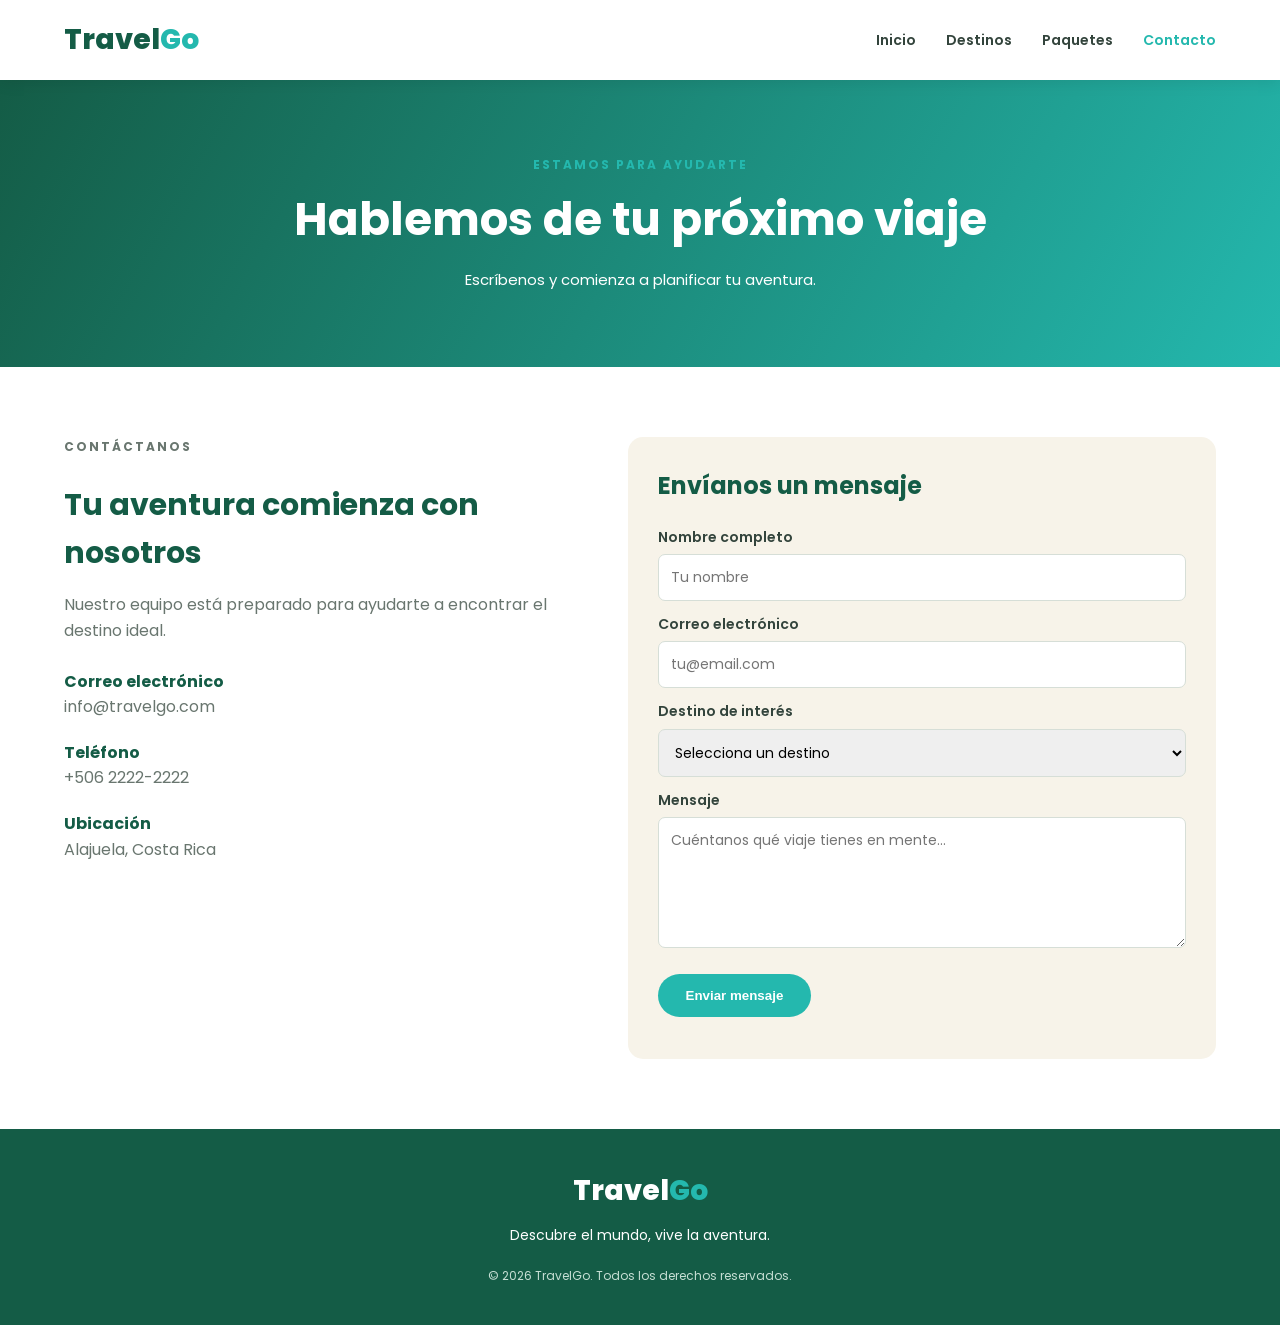
==== contacto.html @ 6e61f7da "Primer commit: estructura inicial de TravelGo" ====
<!DOCTYPE html>
<html lang="es">
<head>
    <meta charset="UTF-8">
    <meta name="viewport" content="width=device-width, initial-scale=1.0">
    <meta name="description" content="Contacta con TravelGo y planifica tu próximo viaje.">
    <title>Contacto | TravelGo</title>
    <link rel="stylesheet" href="css/estilos.css">
    <script src="js/script.js" defer></script>
</head>
<body>

    <header class="header">
        <nav class="navbar container">
            <a href="index.html" class="logo">Travel<span>Go</span></a>
            <ul class="nav-links">
                <li><a href="index.html">Inicio</a></li>
                <li><a href="destinos.html">Destinos</a></li>
                <li><a href="paquetes.html">Paquetes</a></li>
                <li><a href="contacto.html" class="active">Contacto</a></li>
            </ul>
        </nav>
    </header>

    <main>

        <section class="page-banner">
            <div class="container">
                <p class="section-tag">ESTAMOS PARA AYUDARTE</p>
                <h1>Hablemos de tu próximo viaje</h1>
                <p>Escríbenos y comienza a planificar tu aventura.</p>
            </div>
        </section>

        <section class="contact-section container">

            <div class="contact-info">
                <p class="section-tag">CONTÁCTANOS</p>
                <h2>Tu aventura comienza con nosotros</h2>

                <p>
                    Nuestro equipo está preparado para ayudarte
                    a encontrar el destino ideal.
                </p>

                <div class="contact-detail">
                    <h3>Correo electrónico</h3>
                    <p>info@travelgo.com</p>
                </div>

                <div class="contact-detail">
                    <h3>Teléfono</h3>
                    <p>+506 2222-2222</p>
                </div>

                <div class="contact-detail">
                    <h3>Ubicación</h3>
                    <p>Alajuela, Costa Rica</p>
                </div>
            </div>

            <form class="contact-form" id="contactForm">

                <h2>Envíanos un mensaje</h2>

                <label for="nombre">Nombre completo</label>
                <input type="text" id="nombre" name="nombre" placeholder="Tu nombre" required>

                <label for="correo">Correo electrónico</label>
                <input type="email" id="correo" name="correo" placeholder="tu@email.com" required>

                <label for="destino">Destino de interés</label>
                <select id="destino" name="destino" required>
                    <option value="">Selecciona un destino</option>
                    <option value="Maldivas">Maldivas</option>
                    <option value="Costa Rica">Costa Rica</option>
                    <option value="Bali">Bali</option>
                    <option value="Europa">Europa</option>
                    <option value="Otro">Otro</option>
                </select>

                <label for="mensaje">Mensaje</label>
                <textarea id="mensaje" name="mensaje" rows="5" placeholder="Cuéntanos qué viaje tienes en mente..." required></textarea>

                <button type="submit" class="btn-primary">Enviar mensaje</button>

                <p id="formMessage" aria-live="polite"></p>

            </form>

        </section>

    </main>

    <footer class="footer">
        <div class="container footer-content">
            <a href="index.html" class="logo footer-logo">Travel<span>Go</span></a>
            <p>Descubre el mundo, vive la aventura.</p>
            <p class="copyright">&copy; 2026 TravelGo. Todos los derechos reservados.</p>
        </div>
    </footer>

</body>
</html>
---- css/estilos.css ----
/* =================================
   TRAVELGO - ESTILOS GENERALES
================================= */

@import url('https://fonts.googleapis.com/css2?family=Poppins:wght@400;500;600;700;800&display=swap');

:root {
    --verde: #145C46;
    --verde-claro: #247B60;
    --turquesa: #24B8AE;
    --arena: #F7F3E9;
    --blanco: #FFFFFF;
    --texto: #33443C;
}

* {
    margin: 0;
    padding: 0;
    box-sizing: border-box;
}

html {
    scroll-behavior: smooth;
}

body {
    font-family: 'Poppins', sans-serif;
    color: var(--texto);
    background-color: var(--blanco);
    line-height: 1.6;
}

img {
    max-width: 100%;
    display: block;
}

a {
    text-decoration: none;
}

.container {
    width: 90%;
    max-width: 1200px;
    margin: 0 auto;
}

/* =================================
   ENCABEZADO Y NAVEGACION
================================= */

.header {
    background-color: var(--blanco);
    box-shadow: 0 3px 15px rgba(0, 0, 0, 0.08);
    position: relative;
    z-index: 10;
}

.navbar {
    min-height: 80px;
    display: flex;
    justify-content: space-between;
    align-items: center;
    gap: 20px;
    flex-wrap: wrap;
    padding: 15px 0;
}

.logo {
    font-size: 28px;
    font-weight: 800;
    color: var(--verde);
}

.logo span {
    color: var(--turquesa);
}

.nav-links {
    display: flex;
    list-style: none;
    gap: 30px;
    flex-wrap: wrap;
}

.nav-links a {
    color: var(--texto);
    font-size: 14px;
    font-weight: 600;
    transition: color 0.3s;
}

.nav-links a:hover,
.nav-links a.active {
    color: var(--turquesa);
}

/* =================================
   PORTADA PRINCIPAL
================================= */

.hero {
    min-height: 550px;
    display: flex;
    align-items: center;
    background:
        linear-gradient(rgba(10, 45, 35, 0.55),
        rgba(10, 45, 35, 0.55)),
        url('https://images.unsplash.com/photo-1507525428034-b723cf961d3e?w=1800')
        center/cover no-repeat;
    color: var(--blanco);
}

.hero-content {
    padding-top: 80px;
    padding-bottom: 80px;
}

.hero-subtitle {
    color: #8DE5D5;
    font-weight: 700;
    letter-spacing: 3px;
    margin-bottom: 15px;
    font-size: 13px;
}

.hero h1 {
    font-size: clamp(35px, 5vw, 60px);
    line-height: 1.2;
    max-width: 750px;
    margin-bottom: 20px;
}

.hero-content > p:not(.hero-subtitle) {
    max-width: 550px;
    font-size: 16px;
    margin-bottom: 30px;
}

.btn-primary {
    display: inline-block;
    background-color: var(--turquesa);
    color: var(--blanco);
    padding: 14px 28px;
    border-radius: 30px;
    font-weight: 700;
    transition: 0.3s;
}

.btn-primary:hover {
    background-color: var(--verde-claro);
    transform: translateY(-3px);
}

/* =================================
   INTRODUCCION
================================= */

.intro {
    text-align: center;
    padding-top: 75px;
    padding-bottom: 65px;
}

.section-tag {
    color: var(--turquesa);
    font-weight: 700;
    font-size: 12px;
    letter-spacing: 2px;
    margin-bottom: 10px;
}

.intro h2,
.section-heading h2 {
    color: var(--verde);
    font-size: clamp(25px, 3vw, 34px);
    margin-bottom: 15px;
}

.intro > p:last-child {
    max-width: 700px;
    margin: 0 auto;
    color: #69766F;
}

/* =================================
   TARJETAS DE DESTINOS
================================= */

.featured {
    padding-top: 25px;
    padding-bottom: 85px;
}

.section-heading {
    display: flex;
    justify-content: space-between;
    align-items: center;
    gap: 20px;
    flex-wrap: wrap;
    margin-bottom: 30px;
}

.text-link {
    color: var(--verde-claro);
    font-weight: 600;
}

.cards-container {
    display: flex;
    flex-wrap: wrap;
    gap: 25px;
}

.destination-card {
    flex: 1 1 280px;
    min-width: 0;
    background-color: var(--blanco);
    border-radius: 15px;
    overflow: hidden;
    box-shadow: 0 5px 20px rgba(0, 0, 0, 0.09);
    transition: transform 0.3s;
}

.destination-card:hover {
    transform: translateY(-7px);
}

.destination-card img {
    width: 100%;
    height: 220px;
    object-fit: cover;
}

.card-content {
    padding: 20px;
}

.card-content h3 {
    color: var(--verde);
    font-size: 20px;
    margin-bottom: 8px;
}

.card-content p {
    color: #69766F;
    font-size: 14px;
}

/* =================================
   PIE DE PAGINA
================================= */

.footer {
    background-color: var(--verde);
    color: var(--blanco);
    padding: 40px 0;
    text-align: center;
}

.footer-logo {
    color: var(--blanco);
}

.footer-content > p {
    margin-top: 10px;
    font-size: 14px;
}

.copyright {
    color: #C5DED3;
    font-size: 12px !important;
    margin-top: 20px !important;
}

/* =================================
   RESPONSIVE - 991 PX
================================= */

@media (max-width: 991px) {

    .navbar {
        justify-content: center;
    }

    .nav-links {
        justify-content: center;
        gap: 20px;
    }

    .hero {
        min-height: 480px;
    }

    .destination-card {
        flex-basis: 260px;
    }
}

/* =================================
   RESPONSIVE - 701 PX
================================= */

@media (max-width: 701px) {

    .navbar {
        flex-direction: column;
        gap: 10px;
    }

    .nav-links {
        gap: 15px;
    }

    .hero {
        min-height: 430px;
        text-align: center;
    }

    .hero-content > p:not(.hero-subtitle) {
        margin-left: auto;
        margin-right: auto;
    }

    .section-heading {
        flex-direction: column;
        align-items: flex-start;
    }

    .destination-card {
        flex-basis: 100%;
    }
}

/* =================================
   RESPONSIVE - 501 PX
================================= */

@media (max-width: 501px) {

    .container {
        width: 92%;
    }

    .logo {
        font-size: 25px;
    }

    .nav-links {
        gap: 10px 15px;
    }

    .nav-links a {
        font-size: 12px;
    }

    .hero {
        min-height: 400px;
    }

    .hero h1 {
        font-size: 34px;
    }

    .hero-content > p:not(.hero-subtitle) {
        font-size: 14px;
    }

    .intro {
        padding-top: 50px;
        padding-bottom: 45px;
    }

    .featured {
        padding-bottom: 55px;
    }

    .destination-card img {
        height: 190px;
    }
}

/* =================================
   BANNER DE PAGINAS SECUNDARIAS
================================= */

.page-banner {
    background: linear-gradient(120deg, #145C46, #24B8AE);
    color: white;
    padding: 75px 0;
    text-align: center;
}

.page-banner h1 {
    font-size: clamp(30px, 5vw, 45px);
    margin-bottom: 12px;
}

.page-banner p:last-child {
    font-size: 15px;
}

/* =================================
   PRECIOS DE PAQUETES
================================= */

.price {
    color: var(--turquesa) !important;
    font-size: 18px !important;
    font-weight: 700;
    margin-top: 12px;
}

/* =================================
   PREGUNTAS FRECUENTES
================================= */

.faq-section {
    background-color: var(--arena);
    padding: 65px 0;
}

.accordion {
    max-width: 850px;
    margin: 0 auto;
}

.accordion-item {
    background-color: white;
    margin-bottom: 15px;
    border-radius: 10px;
    padding: 20px;
    box-shadow: 0 3px 12px rgba(0,0,0,0.05);
}

.accordion-item summary {
    color: var(--verde);
    font-weight: 600;
    cursor: pointer;
}

.accordion-item p {
    color: #69766F;
    font-size: 14px;
    margin-top: 15px;
}

/* =================================
   PAGINA DE CONTACTO
================================= */

.contact-section {
    display: flex;
    flex-wrap: wrap;
    gap: 45px;
    padding-top: 70px;
    padding-bottom: 70px;
}

.contact-info {
    flex: 1 1 280px;
}

.contact-info h2 {
    color: var(--verde);
    font-size: 30px;
    margin-bottom: 15px;
}

.contact-info > p {
    color: #69766F;
    margin-bottom: 25px;
}

.contact-detail {
    margin-bottom: 20px;
}

.contact-detail h3 {
    color: var(--verde);
    font-size: 16px;
}

.contact-detail p {
    color: #69766F;
}

.contact-form {
    flex: 1 1 350px;
    background-color: var(--arena);
    padding: 30px;
    border-radius: 15px;
}

.contact-form h2 {
    color: var(--verde);
    margin-bottom: 20px;
}

.contact-form label {
    display: block;
    margin: 12px 0 6px;
    font-weight: 600;
    font-size: 14px;
}

.contact-form input,
.contact-form select,
.contact-form textarea {
    width: 100%;
    padding: 12px;
    border: 1px solid #D6DED7;
    border-radius: 7px;
    font-family: inherit;
    font-size: 14px;
}

.contact-form textarea {
    resize: vertical;
}

.contact-form button {
    border: none;
    cursor: pointer;
    margin-top: 18px;
}

#formMessage {
    margin-top: 12px;
    color: var(--verde);
    font-size: 14px;
}

/* =================================
   RESPONSIVE CONTACTO
================================= */

@media (max-width: 701px) {
    .contact-section {
        gap: 30px;
        padding-top: 45px;
        padding-bottom: 45px;
    }

    .contact-form {
        padding: 22px;
    }

    .page-banner {
        padding: 55px 0;
    }
}

@media (max-width: 501px) {
    .contact-info h2 {
        font-size: 25px;
    }

    .contact-form {
        padding: 18px;
    }
}
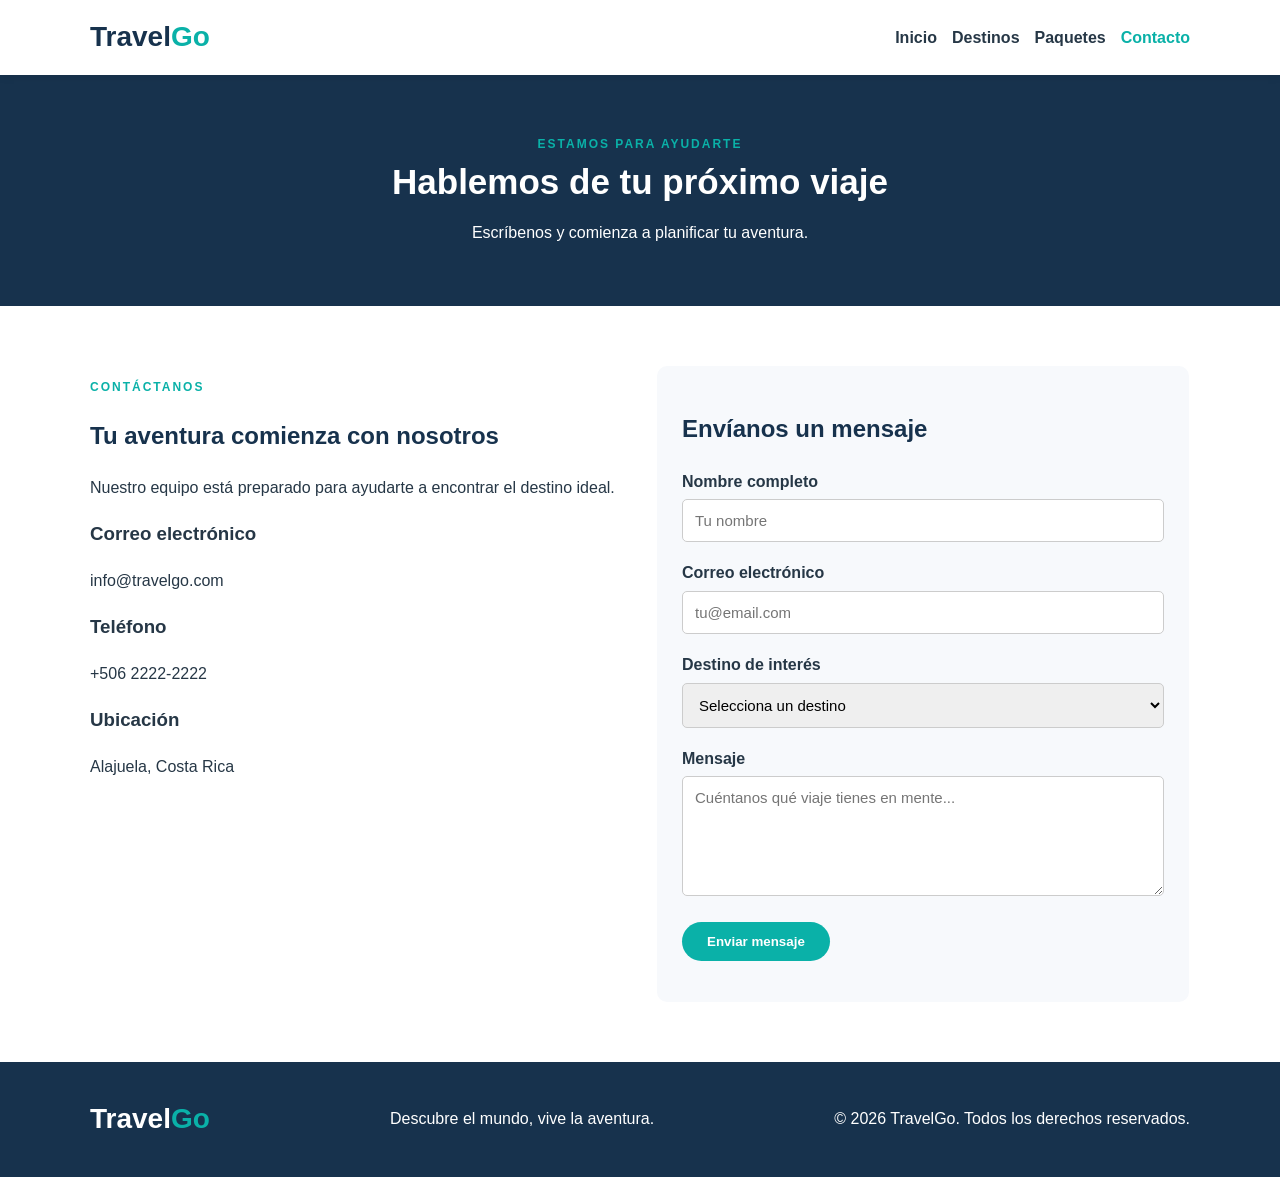
==== commit 65fc3b82: "Agregar documentación del proyecto TravelGo" ====
--- a/contacto.html
+++ b/contacto.html
@@ -1,42 +1,94 @@
 
 <!DOCTYPE html>
 <html lang="es">
+
 <head>
     <meta charset="UTF-8">
     <meta name="viewport" content="width=device-width, initial-scale=1.0">
     <meta name="description" content="Contacta con TravelGo y planifica tu próximo viaje.">
+
     <title>Contacto | TravelGo</title>
+
     <link rel="stylesheet" href="css/estilos.css">
     <script src="js/script.js" defer></script>
 </head>
+
 <body>
 
+    <!-- ENCABEZADO -->
     <header class="header">
+
         <nav class="navbar container">
-            <a href="index.html" class="logo">Travel<span>Go</span></a>
+
+            <a href="index.html" class="logo">
+                Travel<span>Go</span>
+            </a>
+
+            <!-- Botón del menú hamburguesa -->
+            <button class="hamburguesa" id="btnMenu"
+                aria-label="Abrir menú" aria-expanded="false">
+
+                <span></span>
+                <span></span>
+                <span></span>
+
+            </button>
+
+            <!-- Menú de navegación -->
             <ul class="nav-links">
-                <li><a href="index.html">Inicio</a></li>
-                <li><a href="destinos.html">Destinos</a></li>
-                <li><a href="paquetes.html">Paquetes</a></li>
-                <li><a href="contacto.html" class="active">Contacto</a></li>
+
+                <li>
+                    <a href="index.html">Inicio</a>
+                </li>
+
+                <li>
+                    <a href="destinos.html">Destinos</a>
+                </li>
+
+                <li>
+                    <a href="paquetes.html">Paquetes</a>
+                </li>
+
+                <li>
+                    <a href="contacto.html" class="active">Contacto</a>
+                </li>
+
             </ul>
+
         </nav>
+
     </header>
 
+
+    <!-- CONTENIDO PRINCIPAL -->
     <main>
 
+        <!-- BANNER -->
         <section class="page-banner">
+
             <div class="container">
+
                 <p class="section-tag">ESTAMOS PARA AYUDARTE</p>
+
                 <h1>Hablemos de tu próximo viaje</h1>
-                <p>Escríbenos y comienza a planificar tu aventura.</p>
+
+                <p>
+                    Escríbenos y comienza a planificar tu aventura.
+                </p>
+
             </div>
+
         </section>
 
+
+        <!-- SECCIÓN DE CONTACTO -->
         <section class="contact-section container">
 
+            <!-- INFORMACIÓN DE CONTACTO -->
             <div class="contact-info">
+
                 <p class="section-tag">CONTÁCTANOS</p>
+
                 <h2>Tu aventura comienza con nosotros</h2>
 
                 <p>
@@ -44,46 +96,97 @@
                     a encontrar el destino ideal.
                 </p>
 
+
                 <div class="contact-detail">
+
                     <h3>Correo electrónico</h3>
+
                     <p>info@travelgo.com</p>
+
                 </div>
 
+
                 <div class="contact-detail">
+
                     <h3>Teléfono</h3>
+
                     <p>+506 2222-2222</p>
+
                 </div>
 
+
                 <div class="contact-detail">
+
                     <h3>Ubicación</h3>
+
                     <p>Alajuela, Costa Rica</p>
+
                 </div>
+
             </div>
 
+
+            <!-- FORMULARIO -->
             <form class="contact-form" id="contactForm">
 
                 <h2>Envíanos un mensaje</h2>
 
+
                 <label for="nombre">Nombre completo</label>
-                <input type="text" id="nombre" name="nombre" placeholder="Tu nombre" required>
+
+                <input
+                    type="text"
+                    id="nombre"
+                    name="nombre"
+                    placeholder="Tu nombre"
+                    required
+                >
+
 
                 <label for="correo">Correo electrónico</label>
-                <input type="email" id="correo" name="correo" placeholder="tu@email.com" required>
+
+                <input
+                    type="email"
+                    id="correo"
+                    name="correo"
+                    placeholder="tu@email.com"
+                    required
+                >
+
 
                 <label for="destino">Destino de interés</label>
+
                 <select id="destino" name="destino" required>
+
                     <option value="">Selecciona un destino</option>
+
                     <option value="Maldivas">Maldivas</option>
+
                     <option value="Costa Rica">Costa Rica</option>
+
                     <option value="Bali">Bali</option>
+
                     <option value="Europa">Europa</option>
+
                     <option value="Otro">Otro</option>
+
                 </select>
 
+
                 <label for="mensaje">Mensaje</label>
-                <textarea id="mensaje" name="mensaje" rows="5" placeholder="Cuéntanos qué viaje tienes en mente..." required></textarea>
-
-                <button type="submit" class="btn-primary">Enviar mensaje</button>
+
+                <textarea
+                    id="mensaje"
+                    name="mensaje"
+                    rows="5"
+                    placeholder="Cuéntanos qué viaje tienes en mente..."
+                    required
+                ></textarea>
+
+
+                <button type="submit" class="btn-primary">
+                    Enviar mensaje
+                </button>
 
                 <p id="formMessage" aria-live="polite"></p>
 
@@ -93,13 +196,28 @@
 
     </main>
 
+
+    <!-- PIE DE PÁGINA -->
     <footer class="footer">
+
         <div class="container footer-content">
-            <a href="index.html" class="logo footer-logo">Travel<span>Go</span></a>
+
+            <a href="index.html" class="logo footer-logo">
+                Travel<span>Go</span>
+            </a>
+
             <p>Descubre el mundo, vive la aventura.</p>
-            <p class="copyright">&copy; 2026 TravelGo. Todos los derechos reservados.</p>
+
+            <p class="copyright">
+                &copy; 2026 TravelGo. Todos los derechos reservados.
+            </p>
+
         </div>
+
     </footer>
 
 </body>
+
 </html>
+
+
--- a/css/estilos.css
+++ b/css/estilos.css
@@ -1,236 +1,346 @@
 
-/* =================================
+/* =========================================
    TRAVELGO - ESTILOS GENERALES
-================================= */
-
-@import url('https://fonts.googleapis.com/css2?family=Poppins:wght@400;500;600;700;800&display=swap');
+========================================= */
+
+
+/* RESET DE ESTILOS */
+
+* {
+    box-sizing: border-box;
+}
+
+
+/* =========================================
+   VARIABLES CSS
+========================================= */
 
 :root {
-    --verde: #145C46;
-    --verde-claro: #247B60;
-    --turquesa: #24B8AE;
-    --arena: #F7F3E9;
-    --blanco: #FFFFFF;
-    --texto: #33443C;
-}
-
-* {
+    --color-principal: #0AB1A8;
+    --color-secundario: #17324D;
+    --color-terciario: #0B6451;
+
+    --color-fondo: #F7F9FC;
+    --color-blanco: #FFFFFF;
+    --color-texto: #263746;
+    --color-texto-claro: #DCE5EB;
+
+    --ancho-max: 1140px;
+}
+
+
+/* =========================================
+   ESTILOS GENERALES
+========================================= */
+
+body {
     margin: 0;
-    padding: 0;
-    box-sizing: border-box;
-}
-
-html {
-    scroll-behavior: smooth;
-}
-
-body {
-    font-family: 'Poppins', sans-serif;
-    color: var(--texto);
-    background-color: var(--blanco);
+    font-family: Arial, Helvetica, sans-serif;
+    color: var(--color-texto);
+    background-color: var(--color-blanco);
     line-height: 1.6;
 }
 
 img {
     max-width: 100%;
+    height: auto;
     display: block;
 }
 
 a {
     text-decoration: none;
+    color: inherit;
 }
 
 .container {
-    width: 90%;
-    max-width: 1200px;
+    width: 100%;
+    max-width: var(--ancho-max);
     margin: 0 auto;
-}
-
-/* =================================
-   ENCABEZADO Y NAVEGACION
-================================= */
+    padding: 0 20px;
+}
+
+
+/* =========================================
+   ENCABEZADO
+========================================= */
 
 .header {
-    background-color: var(--blanco);
-    box-shadow: 0 3px 15px rgba(0, 0, 0, 0.08);
+    width: 100%;
+    background-color: var(--color-blanco);
+    box-shadow: 0 2px 8px rgba(0, 0, 0, 0.08);
     position: relative;
-    z-index: 10;
+    z-index: 100;
 }
 
 .navbar {
-    min-height: 80px;
     display: flex;
     justify-content: space-between;
     align-items: center;
-    gap: 20px;
     flex-wrap: wrap;
-    padding: 15px 0;
-}
+    padding: 15px 20px;
+}
+
+
+/* LOGO */
 
 .logo {
     font-size: 28px;
-    font-weight: 800;
-    color: var(--verde);
+    font-weight: bold;
+    color: var(--color-secundario);
 }
 
 .logo span {
-    color: var(--turquesa);
-}
+    color: var(--color-principal);
+}
+
+
+/* =========================================
+   MENÚ DE NAVEGACIÓN
+========================================= */
+
+/* BASE: CELULAR */
 
 .nav-links {
-    display: flex;
+    display: none;
+    width: 100%;
+    flex-direction: column;
+    gap: 15px;
     list-style: none;
-    gap: 30px;
-    flex-wrap: wrap;
+    margin: 0;
+    padding: 1rem 0;
 }
 
 .nav-links a {
-    color: var(--texto);
-    font-size: 14px;
-    font-weight: 600;
+    color: var(--color-texto);
+    font-weight: bold;
     transition: color 0.3s;
 }
 
 .nav-links a:hover,
 .nav-links a.active {
-    color: var(--turquesa);
-}
-
-/* =================================
+    color: var(--color-principal);
+}
+
+
+/* MENÚ ABIERTO */
+
+.nav-links.abierto {
+    display: flex;
+    flex-direction: column;
+    padding-top: 1rem;
+}
+
+
+/* =========================================
+   BOTÓN HAMBURGUESA
+========================================= */
+
+.hamburguesa {
+    display: flex;
+    flex-direction: column;
+    gap: 5px;
+    background: none;
+    border: none;
+    cursor: pointer;
+    padding: 8px;
+}
+
+.hamburguesa span {
+    width: 27px;
+    height: 3px;
+    background-color: var(--color-secundario);
+    border-radius: 3px;
+    transition: 0.3s;
+}
+
+
+/* ANIMACIÓN DEL MENÚ HAMBURGUESA */
+
+.hamburguesa.activo span:nth-child(1) {
+    transform: translateY(8px) rotate(45deg);
+}
+
+.hamburguesa.activo span:nth-child(2) {
+    opacity: 0;
+}
+
+.hamburguesa.activo span:nth-child(3) {
+    transform: translateY(-8px) rotate(-45deg);
+}
+
+
+/* =========================================
    PORTADA PRINCIPAL
-================================= */
+========================================= */
 
 .hero {
-    min-height: 550px;
+    min-height: 500px;
     display: flex;
     align-items: center;
+
     background:
-        linear-gradient(rgba(10, 45, 35, 0.55),
-        rgba(10, 45, 35, 0.55)),
+        linear-gradient(
+            rgba(10, 45, 35, 0.55),
+            rgba(10, 45, 35, 0.55)
+        ),
         url('https://images.unsplash.com/photo-1507525428034-b723cf961d3e?w=1800')
-        center/cover no-repeat;
-    color: var(--blanco);
+        center / cover no-repeat;
+
+    color: var(--color-blanco);
 }
 
 .hero-content {
-    padding-top: 80px;
-    padding-bottom: 80px;
-}
-
-.hero-subtitle {
+    padding-top: 70px;
+    padding-bottom: 70px;
+}
+
+.hero .hero-subtitle {
     color: #8DE5D5;
-    font-weight: 700;
+    font-weight: bold;
+    text-transform: uppercase;
     letter-spacing: 3px;
+    font-size: 13px;
     margin-bottom: 15px;
-    font-size: 13px;
 }
 
 .hero h1 {
-    font-size: clamp(35px, 5vw, 60px);
+    font-size: 42px;
     line-height: 1.2;
+    margin: 10px 0 20px;
     max-width: 750px;
-    margin-bottom: 20px;
 }
 
 .hero-content > p:not(.hero-subtitle) {
+    font-size: 18px;
     max-width: 550px;
-    font-size: 16px;
     margin-bottom: 30px;
 }
 
+
+/* =========================================
+   BOTONES
+========================================= */
+
+.boton,
 .btn-primary {
     display: inline-block;
-    background-color: var(--turquesa);
-    color: var(--blanco);
-    padding: 14px 28px;
+    background-color: var(--color-principal);
+    color: var(--color-blanco);
+    padding: 12px 25px;
     border-radius: 30px;
-    font-weight: 700;
+    font-weight: bold;
     transition: 0.3s;
-}
-
+    border: none;
+    cursor: pointer;
+}
+
+.boton:hover,
 .btn-primary:hover {
-    background-color: var(--verde-claro);
-    transform: translateY(-3px);
-}
-
-/* =================================
-   INTRODUCCION
-================================= */
+    background-color: var(--color-terciario);
+    transform: translateY(-2px);
+}
+
+
+/* =========================================
+   INTRODUCCIÓN
+========================================= */
 
 .intro {
     text-align: center;
-    padding-top: 75px;
-    padding-bottom: 65px;
-}
+    padding-top: 60px;
+    padding-bottom: 60px;
+}
+
+.intro h2 {
+    color: var(--color-secundario);
+    font-size: 30px;
+    margin-bottom: 15px;
+}
+
+.intro p {
+    max-width: 750px;
+    margin: 0 auto;
+}
+
+
+/* ETIQUETAS DE SECCIÓN */
 
 .section-tag {
-    color: var(--turquesa);
-    font-weight: 700;
+    color: var(--color-principal);
+    font-weight: bold;
     font-size: 12px;
     letter-spacing: 2px;
     margin-bottom: 10px;
 }
 
-.intro h2,
+
+/* =========================================
+   TÍTULOS DE SECCIONES
+========================================= */
+
+.section-heading {
+    text-align: center;
+    margin-bottom: 35px;
+}
+
 .section-heading h2 {
-    color: var(--verde);
-    font-size: clamp(25px, 3vw, 34px);
-    margin-bottom: 15px;
-}
-
-.intro > p:last-child {
-    max-width: 700px;
-    margin: 0 auto;
-    color: #69766F;
-}
-
-/* =================================
-   TARJETAS DE DESTINOS
-================================= */
+    color: var(--color-secundario);
+    font-size: 30px;
+    margin-bottom: 10px;
+}
+
+.section-heading p {
+    color: var(--color-texto);
+}
+
+.text-link {
+    color: var(--color-terciario);
+    font-weight: bold;
+}
+
+
+/* =========================================
+   TARJETAS
+========================================= */
 
 .featured {
-    padding-top: 25px;
-    padding-bottom: 85px;
-}
-
-.section-heading {
-    display: flex;
-    justify-content: space-between;
-    align-items: center;
-    gap: 20px;
-    flex-wrap: wrap;
-    margin-bottom: 30px;
-}
-
-.text-link {
-    color: var(--verde-claro);
-    font-weight: 600;
-}
-
+    padding-top: 60px;
+    padding-bottom: 60px;
+}
+
+.cards,
 .cards-container {
     display: flex;
     flex-wrap: wrap;
-    gap: 25px;
-}
-
+    justify-content: center;
+    gap: 1rem;
+}
+
+.tarjeta,
 .destination-card {
-    flex: 1 1 280px;
-    min-width: 0;
-    background-color: var(--blanco);
-    border-radius: 15px;
+    width: 100%;
+    height: auto;
+    background-color: var(--color-blanco);
+    border-radius: 10px;
     overflow: hidden;
-    box-shadow: 0 5px 20px rgba(0, 0, 0, 0.09);
+    box-shadow: 0 4px 12px rgba(0, 0, 0, 0.10);
     transition: transform 0.3s;
 }
 
+.tarjeta:hover,
 .destination-card:hover {
-    transform: translateY(-7px);
-}
-
+    transform: translateY(-5px);
+}
+
+
+/* IMÁGENES DE LAS TARJETAS */
+
+.cards img,
+.tarjeta img,
 .destination-card img {
     width: 100%;
-    height: 220px;
-    object-fit: cover;
+    height: 200px;
+    object-fit: contain;
 }
 
 .card-content {
@@ -238,271 +348,141 @@
 }
 
 .card-content h3 {
-    color: var(--verde);
-    font-size: 20px;
-    margin-bottom: 8px;
+    color: var(--color-secundario);
+    margin-top: 0;
 }
 
 .card-content p {
-    color: #69766F;
-    font-size: 14px;
-}
-
-/* =================================
-   PIE DE PAGINA
-================================= */
-
-.footer {
-    background-color: var(--verde);
-    color: var(--blanco);
-    padding: 40px 0;
+    color: var(--color-texto);
+}
+
+
+/* =========================================
+   BANNER DE PÁGINAS SECUNDARIAS
+========================================= */
+
+.page-banner {
+    background-color: var(--color-secundario);
+    color: var(--color-blanco);
     text-align: center;
-}
-
-.footer-logo {
-    color: var(--blanco);
-}
-
-.footer-content > p {
-    margin-top: 10px;
-    font-size: 14px;
-}
-
-.copyright {
-    color: #C5DED3;
-    font-size: 12px !important;
-    margin-top: 20px !important;
-}
-
-/* =================================
-   RESPONSIVE - 991 PX
-================================= */
-
-@media (max-width: 991px) {
-
-    .navbar {
-        justify-content: center;
-    }
-
-    .nav-links {
-        justify-content: center;
-        gap: 20px;
-    }
-
-    .hero {
-        min-height: 480px;
-    }
-
-    .destination-card {
-        flex-basis: 260px;
-    }
-}
-
-/* =================================
-   RESPONSIVE - 701 PX
-================================= */
-
-@media (max-width: 701px) {
-
-    .navbar {
-        flex-direction: column;
-        gap: 10px;
-    }
-
-    .nav-links {
-        gap: 15px;
-    }
-
-    .hero {
-        min-height: 430px;
-        text-align: center;
-    }
-
-    .hero-content > p:not(.hero-subtitle) {
-        margin-left: auto;
-        margin-right: auto;
-    }
-
-    .section-heading {
-        flex-direction: column;
-        align-items: flex-start;
-    }
-
-    .destination-card {
-        flex-basis: 100%;
-    }
-}
-
-/* =================================
-   RESPONSIVE - 501 PX
-================================= */
-
-@media (max-width: 501px) {
-
-    .container {
-        width: 92%;
-    }
-
-    .logo {
-        font-size: 25px;
-    }
-
-    .nav-links {
-        gap: 10px 15px;
-    }
-
-    .nav-links a {
-        font-size: 12px;
-    }
-
-    .hero {
-        min-height: 400px;
-    }
-
-    .hero h1 {
-        font-size: 34px;
-    }
-
-    .hero-content > p:not(.hero-subtitle) {
-        font-size: 14px;
-    }
-
-    .intro {
-        padding-top: 50px;
-        padding-bottom: 45px;
-    }
-
-    .featured {
-        padding-bottom: 55px;
-    }
-
-    .destination-card img {
-        height: 190px;
-    }
-}
-
-/* =================================
-   BANNER DE PAGINAS SECUNDARIAS
-================================= */
-
-.page-banner {
-    background: linear-gradient(120deg, #145C46, #24B8AE);
-    color: white;
-    padding: 75px 0;
+    padding: 60px 20px;
+}
+
+.page-banner h1 {
+    font-size: 35px;
+    margin: 0 0 10px;
+}
+
+.page-banner p {
+    margin: 0;
+}
+
+
+/* =========================================
+   PRECIOS DE PAQUETES
+========================================= */
+
+.price {
+    color: var(--color-terciario);
+    font-size: 22px;
+    font-weight: bold;
+    margin-top: 15px;
+}
+
+
+/* =========================================
+   ACORDEÓN
+========================================= */
+
+.faq-section {
+    padding: 60px 20px;
+    max-width: var(--ancho-max);
+    margin: 0 auto;
+}
+
+.faq-section h2 {
     text-align: center;
-}
-
-.page-banner h1 {
-    font-size: clamp(30px, 5vw, 45px);
-    margin-bottom: 12px;
-}
-
-.page-banner p:last-child {
-    font-size: 15px;
-}
-
-/* =================================
-   PRECIOS DE PAQUETES
-================================= */
-
-.price {
-    color: var(--turquesa) !important;
-    font-size: 18px !important;
-    font-weight: 700;
-    margin-top: 12px;
-}
-
-/* =================================
-   PREGUNTAS FRECUENTES
-================================= */
-
-.faq-section {
-    background-color: var(--arena);
-    padding: 65px 0;
+    color: var(--color-secundario);
+    margin-bottom: 30px;
 }
 
 .accordion {
-    max-width: 850px;
-    margin: 0 auto;
+    width: 100%;
 }
 
 .accordion-item {
-    background-color: white;
-    margin-bottom: 15px;
-    border-radius: 10px;
-    padding: 20px;
-    box-shadow: 0 3px 12px rgba(0,0,0,0.05);
-}
-
+    border-bottom: 1px solid var(--color-texto-claro);
+    margin-bottom: 10px;
+}
+
+.accordion .titulo,
 .accordion-item summary {
-    color: var(--verde);
-    font-weight: 600;
+    padding: 15px;
+    background-color: var(--color-fondo);
+    color: var(--color-secundario);
+    font-weight: bold;
     cursor: pointer;
 }
 
+.accordion .contenido,
 .accordion-item p {
-    color: #69766F;
-    font-size: 14px;
-    margin-top: 15px;
-}
-
-/* =================================
-   PAGINA DE CONTACTO
-================================= */
+    padding: 15px;
+    margin: 0;
+    background-color: var(--color-blanco);
+}
+
+
+/* ACORDEÓN SEGÚN LA ESTRUCTURA DEL PROFESOR */
+
+.accordion .contenido {
+    display: none;
+    padding: 0 1rem;
+}
+
+.accordion .item.activo .contenido {
+    display: block;
+}
+
+
+/* =========================================
+   CONTACTO
+========================================= */
 
 .contact-section {
     display: flex;
     flex-wrap: wrap;
-    gap: 45px;
-    padding-top: 70px;
-    padding-bottom: 70px;
-}
-
-.contact-info {
-    flex: 1 1 280px;
-}
-
-.contact-info h2 {
-    color: var(--verde);
-    font-size: 30px;
+    gap: 35px;
+    padding-top: 60px;
+    padding-bottom: 60px;
+}
+
+.contact-info,
+.contact-form {
+    width: 100%;
+}
+
+.contact-info h2,
+.contact-form h2 {
+    color: var(--color-secundario);
+}
+
+.contact-info p {
     margin-bottom: 15px;
 }
 
-.contact-info > p {
-    color: #69766F;
-    margin-bottom: 25px;
-}
-
-.contact-detail {
-    margin-bottom: 20px;
-}
-
-.contact-detail h3 {
-    color: var(--verde);
-    font-size: 16px;
-}
-
-.contact-detail p {
-    color: #69766F;
-}
+
+/* FORMULARIO */
 
 .contact-form {
-    flex: 1 1 350px;
-    background-color: var(--arena);
-    padding: 30px;
-    border-radius: 15px;
-}
-
-.contact-form h2 {
-    color: var(--verde);
-    margin-bottom: 20px;
+    background-color: var(--color-fondo);
+    padding: 25px;
+    border-radius: 10px;
 }
 
 .contact-form label {
     display: block;
-    margin: 12px 0 6px;
-    font-weight: 600;
-    font-size: 14px;
+    font-weight: bold;
+    margin-bottom: 5px;
 }
 
 .contact-form input,
@@ -510,54 +490,194 @@
 .contact-form textarea {
     width: 100%;
     padding: 12px;
-    border: 1px solid #D6DED7;
-    border-radius: 7px;
-    font-family: inherit;
-    font-size: 14px;
+    margin-bottom: 18px;
+    border: 1px solid #cccccc;
+    border-radius: 5px;
+    font-family: Arial, Helvetica, sans-serif;
+    font-size: 15px;
 }
 
 .contact-form textarea {
+    min-height: 120px;
     resize: vertical;
 }
 
-.contact-form button {
-    border: none;
-    cursor: pointer;
-    margin-top: 18px;
+.contact-form input:focus,
+.contact-form select:focus,
+.contact-form textarea:focus {
+    outline: 2px solid var(--color-principal);
+    border-color: var(--color-principal);
 }
 
 #formMessage {
-    margin-top: 12px;
-    color: var(--verde);
-    font-size: 14px;
-}
-
-/* =================================
-   RESPONSIVE CONTACTO
-================================= */
-
-@media (max-width: 701px) {
-    .contact-section {
-        gap: 30px;
-        padding-top: 45px;
-        padding-bottom: 45px;
-    }
-
+    color: var(--color-terciario);
+    font-weight: bold;
+    margin-top: 15px;
+}
+
+
+/* =========================================
+   PIE DE PÁGINA
+========================================= */
+
+.footer {
+    background-color: var(--color-secundario);
+    color: var(--color-blanco);
+    padding: 35px 20px;
+}
+
+.footer-content {
+    display: flex;
+    flex-direction: column;
+    gap: 15px;
+    text-align: center;
+    align-items: center;
+}
+
+.footer .logo {
+    color: var(--color-blanco);
+}
+
+.footer .logo span {
+    color: var(--color-principal);
+}
+
+.footer p {
+    margin: 5px 0;
+}
+
+.footer a:hover {
+    color: var(--color-principal);
+}
+
+
+/* =========================================
+   TABLET - 501 PX
+========================================= */
+
+@media (min-width: 501px) {
+
+    .tarjeta,
+    .destination-card {
+        width: 45%;
+    }
+
+    .hero h1 {
+        font-size: 2.1rem;
+    }
+
+}
+
+
+/* =========================================
+   TABLET - 701 PX
+========================================= */
+
+@media (min-width: 701px) {
+
+    .contact-info,
     .contact-form {
-        padding: 22px;
-    }
-
-    .page-banner {
-        padding: 55px 0;
-    }
-}
-
-@media (max-width: 501px) {
-    .contact-info h2 {
+        width: calc(50% - 18px);
+    }
+
+    .footer-content {
+        flex-direction: row;
+        justify-content: space-between;
+        align-items: center;
+        text-align: left;
+    }
+
+}
+
+
+/* =========================================
+   COMPUTADORA - 991 PX
+========================================= */
+
+@media (min-width: 991px) {
+
+    /* MENÚ NORMAL EN PANTALLA GRANDE */
+
+    .nav-links {
+        display: flex;
+        flex-direction: row;
+        width: auto;
+        padding: 0;
+    }
+
+    .hamburguesa {
+        display: none;
+    }
+
+    .nav-links.abierto {
+        flex-direction: row;
+        padding-top: 0;
+    }
+
+
+    /* TARJETAS */
+
+    .tarjeta,
+    .destination-card {
+        width: calc(33.333% - 0.67rem);
+    }
+
+
+    /* PORTADA */
+
+    .hero h1 {
+        font-size: 2.6rem;
+    }
+
+}
+
+
+/* =========================================
+   CELULARES - HASTA 700 PX
+========================================= */
+
+@media (max-width: 700px) {
+
+    .hero {
+        min-height: 400px;
+    }
+
+    .hero h1 {
+        font-size: 32px;
+    }
+
+    .hero p {
+        font-size: 16px;
+    }
+
+    .page-banner h1 {
+        font-size: 28px;
+    }
+
+}
+
+
+/* =========================================
+   CELULARES PEQUEÑOS - HASTA 500 PX
+========================================= */
+
+@media (max-width: 500px) {
+
+    .logo {
+        font-size: 24px;
+    }
+
+    .intro h2,
+    .section-heading h2 {
         font-size: 25px;
     }
 
-    .contact-form {
-        padding: 18px;
-    }
-}
+    .tarjeta,
+    .destination-card {
+        width: 100%;
+    }
+
+}
+
+
+
